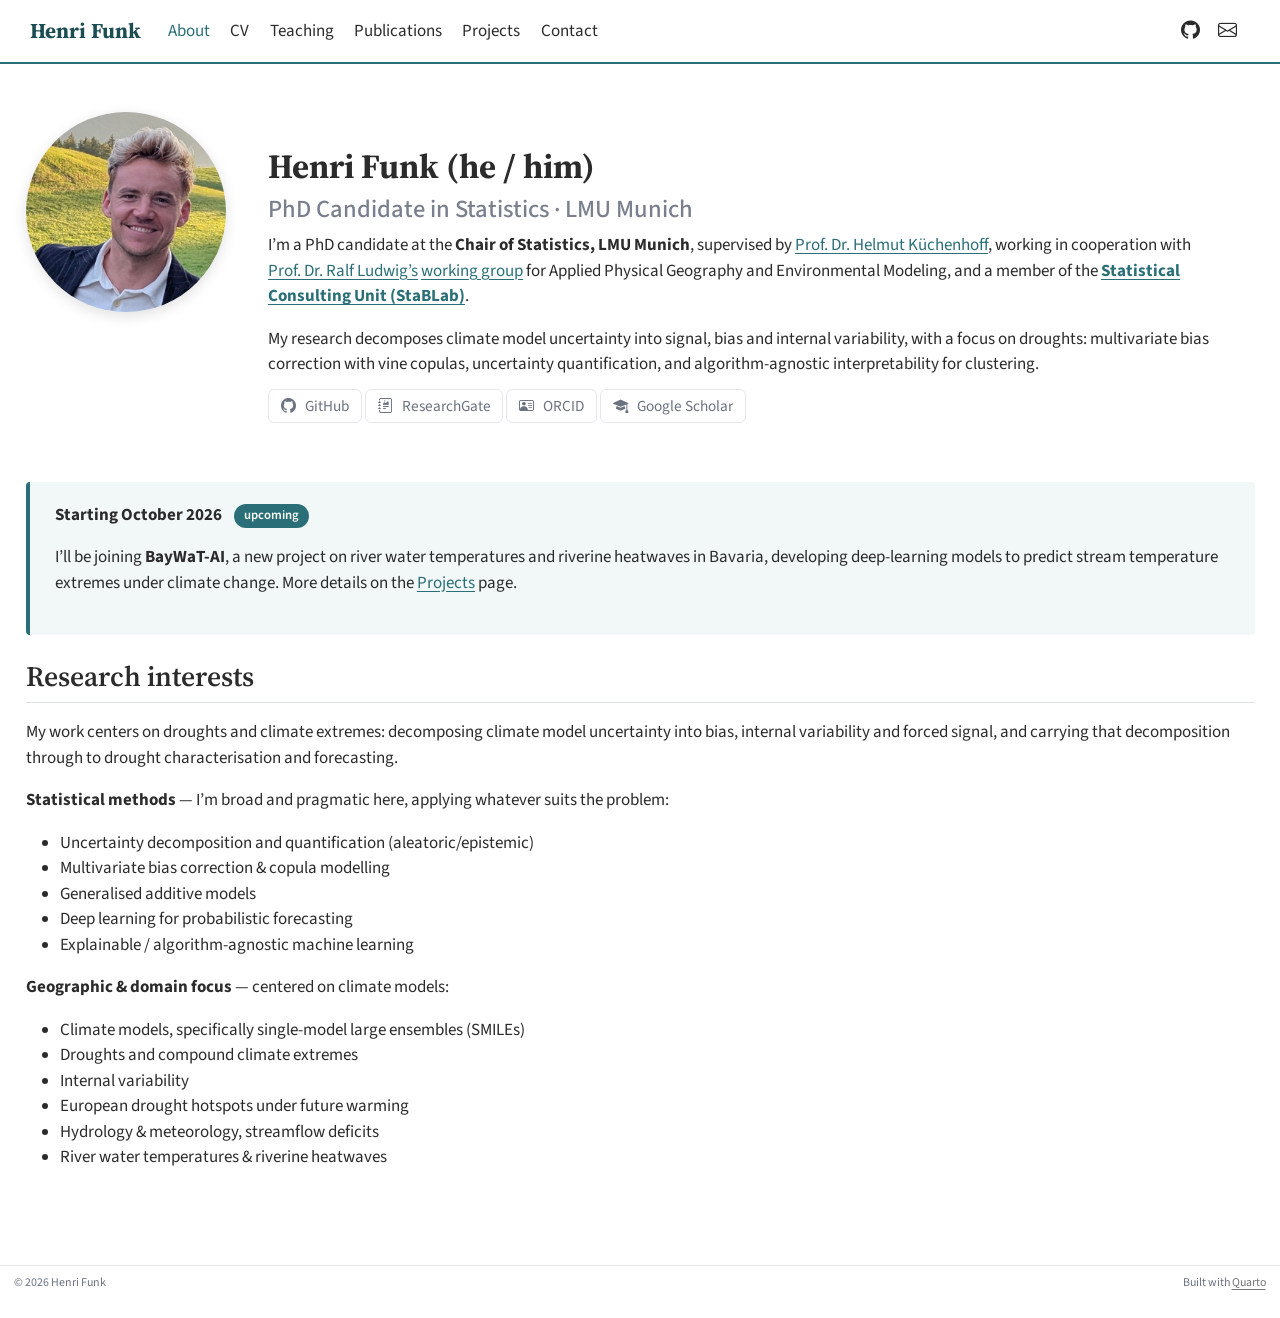
==== docs/index.html @ a03d2e5f "Re-render site output" ====
<!DOCTYPE html>
<html xmlns="http://www.w3.org/1999/xhtml" lang="en" xml:lang="en"><head>

<meta charset="utf-8">
<meta name="generator" content="quarto-1.4.549">

<meta name="viewport" content="width=device-width, initial-scale=1.0, user-scalable=yes">


<title>Henri Funk</title>
<style>
code{white-space: pre-wrap;}
span.smallcaps{font-variant: small-caps;}
div.columns{display: flex; gap: min(4vw, 1.5em);}
div.column{flex: auto; overflow-x: auto;}
div.hanging-indent{margin-left: 1.5em; text-indent: -1.5em;}
ul.task-list{list-style: none;}
ul.task-list li input[type="checkbox"] {
  width: 0.8em;
  margin: 0 0.8em 0.2em -1em; /* quarto-specific, see https://github.com/quarto-dev/quarto-cli/issues/4556 */ 
  vertical-align: middle;
}
</style>


<script src="site_libs/quarto-nav/quarto-nav.js"></script>
<script src="site_libs/quarto-nav/headroom.min.js"></script>
<script src="site_libs/clipboard/clipboard.min.js"></script>
<script src="site_libs/quarto-search/autocomplete.umd.js"></script>
<script src="site_libs/quarto-search/fuse.min.js"></script>
<script src="site_libs/quarto-search/quarto-search.js"></script>
<meta name="quarto:offset" content="./">
<script src="site_libs/quarto-html/quarto.js"></script>
<script src="site_libs/quarto-html/popper.min.js"></script>
<script src="site_libs/quarto-html/tippy.umd.min.js"></script>
<link href="site_libs/quarto-html/tippy.css" rel="stylesheet">
<link href="site_libs/quarto-html/quarto-syntax-highlighting.css" rel="stylesheet" id="quarto-text-highlighting-styles">
<script src="site_libs/bootstrap/bootstrap.min.js"></script>
<link href="site_libs/bootstrap/bootstrap-icons.css" rel="stylesheet">
<link href="site_libs/bootstrap/bootstrap.min.css" rel="stylesheet" id="quarto-bootstrap" data-mode="light">
<script id="quarto-search-options" type="application/json">{
  "location": "navbar",
  "copy-button": false,
  "collapse-after": 3,
  "panel-placement": "end",
  "type": "overlay",
  "limit": 50,
  "keyboard-shortcut": [
    "f",
    "/",
    "s"
  ],
  "show-item-context": false,
  "language": {
    "search-no-results-text": "No results",
    "search-matching-documents-text": "matching documents",
    "search-copy-link-title": "Copy link to search",
    "search-hide-matches-text": "Hide additional matches",
    "search-more-match-text": "more match in this document",
    "search-more-matches-text": "more matches in this document",
    "search-clear-button-title": "Clear",
    "search-text-placeholder": "",
    "search-detached-cancel-button-title": "Cancel",
    "search-submit-button-title": "Submit",
    "search-label": "Search"
  }
}</script>


<link rel="stylesheet" href="styles.css">
</head>

<body class="nav-fixed">

<div id="quarto-search-results"></div>
  <header id="quarto-header" class="headroom fixed-top">
    <nav class="navbar navbar-expand-lg " data-bs-theme="dark">
      <div class="navbar-container container-fluid">
      <div class="navbar-brand-container mx-auto">
    <a class="navbar-brand" href="./index.html">
    <span class="navbar-title">Henri Funk</span>
    </a>
  </div>
            <div id="quarto-search" class="" title="Search"></div>
          <button class="navbar-toggler" type="button" data-bs-toggle="collapse" data-bs-target="#navbarCollapse" aria-controls="navbarCollapse" aria-expanded="false" aria-label="Toggle navigation" onclick="if (window.quartoToggleHeadroom) { window.quartoToggleHeadroom(); }">
  <span class="navbar-toggler-icon"></span>
</button>
          <div class="collapse navbar-collapse" id="navbarCollapse">
            <ul class="navbar-nav navbar-nav-scroll me-auto">
  <li class="nav-item">
    <a class="nav-link active" href="./index.html" aria-current="page"> 
<span class="menu-text">About</span></a>
  </li>  
  <li class="nav-item">
    <a class="nav-link" href="./cv.html"> 
<span class="menu-text">CV</span></a>
  </li>  
  <li class="nav-item">
    <a class="nav-link" href="./teaching.html"> 
<span class="menu-text">Teaching</span></a>
  </li>  
  <li class="nav-item">
    <a class="nav-link" href="./publications.html"> 
<span class="menu-text">Publications</span></a>
  </li>  
  <li class="nav-item">
    <a class="nav-link" href="./projects.html"> 
<span class="menu-text">Projects</span></a>
  </li>  
  <li class="nav-item">
    <a class="nav-link" href="./contact.html"> 
<span class="menu-text">Contact</span></a>
  </li>  
</ul>
            <ul class="navbar-nav navbar-nav-scroll ms-auto">
  <li class="nav-item compact">
    <a class="nav-link" href="https://github.com/henrifnk"> <i class="bi bi-github" role="img" aria-label="GitHub">
</i> 
<span class="menu-text"></span></a>
  </li>  
  <li class="nav-item compact">
    <a class="nav-link" href="mailto:H.Funk@lmu.de"> <i class="bi bi-envelope" role="img" aria-label="Email">
</i> 
<span class="menu-text"></span></a>
  </li>  
</ul>
          </div> <!-- /navcollapse -->
          <div class="quarto-navbar-tools">
</div>
      </div> <!-- /container-fluid -->
    </nav>
</header>
<!-- content -->
<div id="quarto-content" class="quarto-container page-columns page-rows-contents page-layout-full page-navbar">
<!-- sidebar -->
<!-- margin-sidebar -->
    
<!-- main -->
<main class="content column-page" id="quarto-document-content">




<div class="hero">
<div class="hero-photo">
<p><img src="images/profile.jpg" class="profile-img img-fluid"></p>
</div>
<section id="henri-funk-he-him" class="level1 hero-text">
<h1>Henri Funk (he / him)</h1>
<section id="phd-candidate-in-statistics-lmu-munich" class="level3">
<h3 data-anchor-id="phd-candidate-in-statistics-lmu-munich">PhD Candidate in Statistics · LMU Munich</h3>
<p>I’m a PhD candidate at the <strong>Chair of Statistics, LMU Munich</strong>, supervised by <a href="https://www.lmu.de/mzn/de/mitglieder/kontaktseite/helmut-kuechenhoff-bc664f45.html">Prof.&nbsp;Dr.&nbsp;Helmut Küchenhoff</a>, working in cooperation with <a href="https://www.geo.lmu.de/de/fakultaet-geowissenschaften/personen/kontaktseite/ralf-ludwig-13b9822d.html">Prof.&nbsp;Dr.&nbsp;Ralf Ludwig’s</a> <a href="https://www.geo.lmu.de/geographie/de/forschung/physische-geographie-und-nexusforschung/ueber-uns/ag-ludwig/">working group</a> for Applied Physical Geography and Environmental Modeling, and a member of the <strong><a href="https://www.stat.lmu.de/stablab/en/">Statistical Consulting Unit (StaBLab)</a></strong>.</p>
<p>My research decomposes climate model uncertainty into signal, bias and internal variability, with a focus on droughts: multivariate bias correction with vine copulas, uncertainty quantification, and algorithm-agnostic interpretability for clustering.</p>
<div class="social-links">
<p><a href="https://github.com/henrifnk"><i class="bi bi-github"></i> GitHub</a> <a href="https://www.researchgate.net/profile/Henri-Funk"><i class="bi bi-journal-richtext"></i> ResearchGate</a> <a href="https://orcid.org/0009-0007-0949-8385"><i class="bi bi-person-vcard"></i> ORCID</a> <a href="https://scholar.google.com/citations?user=-1kc-pMAAAAJ&amp;hl=de"><i class="bi bi-mortarboard-fill"></i> Google Scholar</a></p>
</div>
</section>
</section>
</div>
<div class="highlight-box">
<p><strong>Starting October 2026</strong> <span class="badge-soon">upcoming</span></p>
<p>I’ll be joining <strong>BayWaT-AI</strong>, a new project on river water temperatures and riverine heatwaves in Bavaria, developing deep-learning models to predict stream temperature extremes under climate change. More details on the <a href="./projects.html">Projects</a> page.</p>
</div>
<section id="research-interests" class="level2">
<h2 data-anchor-id="research-interests">Research interests</h2>
<p>My work centers on droughts and climate extremes: decomposing climate model uncertainty into bias, internal variability and forced signal, and carrying that decomposition through to drought characterisation and forecasting.</p>
<p><strong>Statistical methods</strong> — I’m broad and pragmatic here, applying whatever suits the problem:</p>
<ul>
<li>Uncertainty decomposition and quantification (aleatoric/epistemic)</li>
<li>Multivariate bias correction &amp; copula modelling</li>
<li>Generalised additive models</li>
<li>Deep learning for probabilistic forecasting</li>
<li>Explainable / algorithm-agnostic machine learning</li>
</ul>
<p><strong>Geographic &amp; domain focus</strong> — centered on climate models:</p>
<ul>
<li>Climate models, specifically single-model large ensembles (SMILEs)</li>
<li>Droughts and compound climate extremes</li>
<li>Internal variability</li>
<li>European drought hotspots under future warming</li>
<li>Hydrology &amp; meteorology, streamflow deficits</li>
<li>River water temperatures &amp; riverine heatwaves</li>
</ul>


</section>

</main> <!-- /main -->
<script id="quarto-html-after-body" type="application/javascript">
window.document.addEventListener("DOMContentLoaded", function (event) {
  const toggleBodyColorMode = (bsSheetEl) => {
    const mode = bsSheetEl.getAttribute("data-mode");
    const bodyEl = window.document.querySelector("body");
    if (mode === "dark") {
      bodyEl.classList.add("quarto-dark");
      bodyEl.classList.remove("quarto-light");
    } else {
      bodyEl.classList.add("quarto-light");
      bodyEl.classList.remove("quarto-dark");
    }
  }
  const toggleBodyColorPrimary = () => {
    const bsSheetEl = window.document.querySelector("link#quarto-bootstrap");
    if (bsSheetEl) {
      toggleBodyColorMode(bsSheetEl);
    }
  }
  toggleBodyColorPrimary();  
  const isCodeAnnotation = (el) => {
    for (const clz of el.classList) {
      if (clz.startsWith('code-annotation-')) {                     
        return true;
      }
    }
    return false;
  }
  const clipboard = new window.ClipboardJS('.code-copy-button', {
    text: function(trigger) {
      const codeEl = trigger.previousElementSibling.cloneNode(true);
      for (const childEl of codeEl.children) {
        if (isCodeAnnotation(childEl)) {
          childEl.remove();
        }
      }
      return codeEl.innerText;
    }
  });
  clipboard.on('success', function(e) {
    // button target
    const button = e.trigger;
    // don't keep focus
    button.blur();
    // flash "checked"
    button.classList.add('code-copy-button-checked');
    var currentTitle = button.getAttribute("title");
    button.setAttribute("title", "Copied!");
    let tooltip;
    if (window.bootstrap) {
      button.setAttribute("data-bs-toggle", "tooltip");
      button.setAttribute("data-bs-placement", "left");
      button.setAttribute("data-bs-title", "Copied!");
      tooltip = new bootstrap.Tooltip(button, 
        { trigger: "manual", 
          customClass: "code-copy-button-tooltip",
          offset: [0, -8]});
      tooltip.show();    
    }
    setTimeout(function() {
      if (tooltip) {
        tooltip.hide();
        button.removeAttribute("data-bs-title");
        button.removeAttribute("data-bs-toggle");
        button.removeAttribute("data-bs-placement");
      }
      button.setAttribute("title", currentTitle);
      button.classList.remove('code-copy-button-checked');
    }, 1000);
    // clear code selection
    e.clearSelection();
  });
  function tippyHover(el, contentFn, onTriggerFn, onUntriggerFn) {
    const config = {
      allowHTML: true,
      maxWidth: 500,
      delay: 100,
      arrow: false,
      appendTo: function(el) {
          return el.parentElement;
      },
      interactive: true,
      interactiveBorder: 10,
      theme: 'quarto',
      placement: 'bottom-start',
    };
    if (contentFn) {
      config.content = contentFn;
    }
    if (onTriggerFn) {
      config.onTrigger = onTriggerFn;
    }
    if (onUntriggerFn) {
      config.onUntrigger = onUntriggerFn;
    }
    window.tippy(el, config); 
  }
  const noterefs = window.document.querySelectorAll('a[role="doc-noteref"]');
  for (var i=0; i<noterefs.length; i++) {
    const ref = noterefs[i];
    tippyHover(ref, function() {
      // use id or data attribute instead here
      let href = ref.getAttribute('data-footnote-href') || ref.getAttribute('href');
      try { href = new URL(href).hash; } catch {}
      const id = href.replace(/^#\/?/, "");
      const note = window.document.getElementById(id);
      return note.innerHTML;
    });
  }
  const xrefs = window.document.querySelectorAll('a.quarto-xref');
  const processXRef = (id, note) => {
    // Strip column container classes
    const stripColumnClz = (el) => {
      el.classList.remove("page-full", "page-columns");
      if (el.children) {
        for (const child of el.children) {
          stripColumnClz(child);
        }
      }
    }
    stripColumnClz(note)
    if (id === null || id.startsWith('sec-')) {
      // Special case sections, only their first couple elements
      const container = document.createElement("div");
      if (note.children && note.children.length > 2) {
        container.appendChild(note.children[0].cloneNode(true));
        for (let i = 1; i < note.children.length; i++) {
          const child = note.children[i];
          if (child.tagName === "P" && child.innerText === "") {
            continue;
          } else {
            container.appendChild(child.cloneNode(true));
            break;
          }
        }
        if (window.Quarto?.typesetMath) {
          window.Quarto.typesetMath(container);
        }
        return container.innerHTML
      } else {
        if (window.Quarto?.typesetMath) {
          window.Quarto.typesetMath(note);
        }
        return note.innerHTML;
      }
    } else {
      // Remove any anchor links if they are present
      const anchorLink = note.querySelector('a.anchorjs-link');
      if (anchorLink) {
        anchorLink.remove();
      }
      if (window.Quarto?.typesetMath) {
        window.Quarto.typesetMath(note);
      }
      // TODO in 1.5, we should make sure this works without a callout special case
      if (note.classList.contains("callout")) {
        return note.outerHTML;
      } else {
        return note.innerHTML;
      }
    }
  }
  for (var i=0; i<xrefs.length; i++) {
    const xref = xrefs[i];
    tippyHover(xref, undefined, function(instance) {
      instance.disable();
      let url = xref.getAttribute('href');
      let hash = undefined; 
      if (url.startsWith('#')) {
        hash = url;
      } else {
        try { hash = new URL(url).hash; } catch {}
      }
      if (hash) {
        const id = hash.replace(/^#\/?/, "");
        const note = window.document.getElementById(id);
        if (note !== null) {
          try {
            const html = processXRef(id, note.cloneNode(true));
            instance.setContent(html);
          } finally {
            instance.enable();
            instance.show();
          }
        } else {
          // See if we can fetch this
          fetch(url.split('#')[0])
          .then(res => res.text())
          .then(html => {
            const parser = new DOMParser();
            const htmlDoc = parser.parseFromString(html, "text/html");
            const note = htmlDoc.getElementById(id);
            if (note !== null) {
              const html = processXRef(id, note);
              instance.setContent(html);
            } 
          }).finally(() => {
            instance.enable();
            instance.show();
          });
        }
      } else {
        // See if we can fetch a full url (with no hash to target)
        // This is a special case and we should probably do some content thinning / targeting
        fetch(url)
        .then(res => res.text())
        .then(html => {
          const parser = new DOMParser();
          const htmlDoc = parser.parseFromString(html, "text/html");
          const note = htmlDoc.querySelector('main.content');
          if (note !== null) {
            // This should only happen for chapter cross references
            // (since there is no id in the URL)
            // remove the first header
            if (note.children.length > 0 && note.children[0].tagName === "HEADER") {
              note.children[0].remove();
            }
            const html = processXRef(null, note);
            instance.setContent(html);
          } 
        }).finally(() => {
          instance.enable();
          instance.show();
        });
      }
    }, function(instance) {
    });
  }
      let selectedAnnoteEl;
      const selectorForAnnotation = ( cell, annotation) => {
        let cellAttr = 'data-code-cell="' + cell + '"';
        let lineAttr = 'data-code-annotation="' +  annotation + '"';
        const selector = 'span[' + cellAttr + '][' + lineAttr + ']';
        return selector;
      }
      const selectCodeLines = (annoteEl) => {
        const doc = window.document;
        const targetCell = annoteEl.getAttribute("data-target-cell");
        const targetAnnotation = annoteEl.getAttribute("data-target-annotation");
        const annoteSpan = window.document.querySelector(selectorForAnnotation(targetCell, targetAnnotation));
        const lines = annoteSpan.getAttribute("data-code-lines").split(",");
        const lineIds = lines.map((line) => {
          return targetCell + "-" + line;
        })
        let top = null;
        let height = null;
        let parent = null;
        if (lineIds.length > 0) {
            //compute the position of the single el (top and bottom and make a div)
            const el = window.document.getElementById(lineIds[0]);
            top = el.offsetTop;
            height = el.offsetHeight;
            parent = el.parentElement.parentElement;
          if (lineIds.length > 1) {
            const lastEl = window.document.getElementById(lineIds[lineIds.length - 1]);
            const bottom = lastEl.offsetTop + lastEl.offsetHeight;
            height = bottom - top;
          }
          if (top !== null && height !== null && parent !== null) {
            // cook up a div (if necessary) and position it 
            let div = window.document.getElementById("code-annotation-line-highlight");
            if (div === null) {
              div = window.document.createElement("div");
              div.setAttribute("id", "code-annotation-line-highlight");
              div.style.position = 'absolute';
              parent.appendChild(div);
            }
            div.style.top = top - 2 + "px";
            div.style.height = height + 4 + "px";
            div.style.left = 0;
            let gutterDiv = window.document.getElementById("code-annotation-line-highlight-gutter");
            if (gutterDiv === null) {
              gutterDiv = window.document.createElement("div");
              gutterDiv.setAttribute("id", "code-annotation-line-highlight-gutter");
              gutterDiv.style.position = 'absolute';
              const codeCell = window.document.getElementById(targetCell);
              const gutter = codeCell.querySelector('.code-annotation-gutter');
              gutter.appendChild(gutterDiv);
            }
            gutterDiv.style.top = top - 2 + "px";
            gutterDiv.style.height = height + 4 + "px";
          }
          selectedAnnoteEl = annoteEl;
        }
      };
      const unselectCodeLines = () => {
        const elementsIds = ["code-annotation-line-highlight", "code-annotation-line-highlight-gutter"];
        elementsIds.forEach((elId) => {
          const div = window.document.getElementById(elId);
          if (div) {
            div.remove();
          }
        });
        selectedAnnoteEl = undefined;
      };
        // Handle positioning of the toggle
    window.addEventListener(
      "resize",
      throttle(() => {
        elRect = undefined;
        if (selectedAnnoteEl) {
          selectCodeLines(selectedAnnoteEl);
        }
      }, 10)
    );
    function throttle(fn, ms) {
    let throttle = false;
    let timer;
      return (...args) => {
        if(!throttle) { // first call gets through
            fn.apply(this, args);
            throttle = true;
        } else { // all the others get throttled
            if(timer) clearTimeout(timer); // cancel #2
            timer = setTimeout(() => {
              fn.apply(this, args);
              timer = throttle = false;
            }, ms);
        }
      };
    }
      // Attach click handler to the DT
      const annoteDls = window.document.querySelectorAll('dt[data-target-cell]');
      for (const annoteDlNode of annoteDls) {
        annoteDlNode.addEventListener('click', (event) => {
          const clickedEl = event.target;
          if (clickedEl !== selectedAnnoteEl) {
            unselectCodeLines();
            const activeEl = window.document.querySelector('dt[data-target-cell].code-annotation-active');
            if (activeEl) {
              activeEl.classList.remove('code-annotation-active');
            }
            selectCodeLines(clickedEl);
            clickedEl.classList.add('code-annotation-active');
          } else {
            // Unselect the line
            unselectCodeLines();
            clickedEl.classList.remove('code-annotation-active');
          }
        });
      }
  const findCites = (el) => {
    const parentEl = el.parentElement;
    if (parentEl) {
      const cites = parentEl.dataset.cites;
      if (cites) {
        return {
          el,
          cites: cites.split(' ')
        };
      } else {
        return findCites(el.parentElement)
      }
    } else {
      return undefined;
    }
  };
  var bibliorefs = window.document.querySelectorAll('a[role="doc-biblioref"]');
  for (var i=0; i<bibliorefs.length; i++) {
    const ref = bibliorefs[i];
    const citeInfo = findCites(ref);
    if (citeInfo) {
      tippyHover(citeInfo.el, function() {
        var popup = window.document.createElement('div');
        citeInfo.cites.forEach(function(cite) {
          var citeDiv = window.document.createElement('div');
          citeDiv.classList.add('hanging-indent');
          citeDiv.classList.add('csl-entry');
          var biblioDiv = window.document.getElementById('ref-' + cite);
          if (biblioDiv) {
            citeDiv.innerHTML = biblioDiv.innerHTML;
          }
          popup.appendChild(citeDiv);
        });
        return popup.innerHTML;
      });
    }
  }
});
</script>
</div> <!-- /content -->
<footer class="footer">
  <div class="nav-footer">
    <div class="nav-footer-left">
<p>© 2026 Henri Funk</p>
</div>   
    <div class="nav-footer-center">
      &nbsp;
    </div>
    <div class="nav-footer-right">
<p>Built with <a href="https://quarto.org">Quarto</a></p>
</div>
  </div>
</footer>




</body></html>
---- docs/site_libs/quarto-html/tippy.css ----
.tippy-box[data-animation=fade][data-state=hidden]{opacity:0}[data-tippy-root]{max-width:calc(100vw - 10px)}.tippy-box{position:relative;background-color:#333;color:#fff;border-radius:4px;font-size:14px;line-height:1.4;white-space:normal;outline:0;transition-property:transform,visibility,opacity}.tippy-box[data-placement^=top]>.tippy-arrow{bottom:0}.tippy-box[data-placement^=top]>.tippy-arrow:before{bottom:-7px;left:0;border-width:8px 8px 0;border-top-color:initial;transform-origin:center top}.tippy-box[data-placement^=bottom]>.tippy-arrow{top:0}.tippy-box[data-placement^=bottom]>.tippy-arrow:before{top:-7px;left:0;border-width:0 8px 8px;border-bottom-color:initial;transform-origin:center bottom}.tippy-box[data-placement^=left]>.tippy-arrow{right:0}.tippy-box[data-placement^=left]>.tippy-arrow:before{border-width:8px 0 8px 8px;border-left-color:initial;right:-7px;transform-origin:center left}.tippy-box[data-placement^=right]>.tippy-arrow{left:0}.tippy-box[data-placement^=right]>.tippy-arrow:before{left:-7px;border-width:8px 8px 8px 0;border-right-color:initial;transform-origin:center right}.tippy-box[data-inertia][data-state=visible]{transition-timing-function:cubic-bezier(.54,1.5,.38,1.11)}.tippy-arrow{width:16px;height:16px;color:#333}.tippy-arrow:before{content:"";position:absolute;border-color:transparent;border-style:solid}.tippy-content{position:relative;padding:5px 9px;z-index:1}
---- docs/site_libs/quarto-html/quarto-syntax-highlighting.css ----
/* quarto syntax highlight colors */
:root {
  --quarto-hl-ot-color: #003B4F;
  --quarto-hl-at-color: #657422;
  --quarto-hl-ss-color: #20794D;
  --quarto-hl-an-color: #5E5E5E;
  --quarto-hl-fu-color: #4758AB;
  --quarto-hl-st-color: #20794D;
  --quarto-hl-cf-color: #003B4F;
  --quarto-hl-op-color: #5E5E5E;
  --quarto-hl-er-color: #AD0000;
  --quarto-hl-bn-color: #AD0000;
  --quarto-hl-al-color: #AD0000;
  --quarto-hl-va-color: #111111;
  --quarto-hl-bu-color: inherit;
  --quarto-hl-ex-color: inherit;
  --quarto-hl-pp-color: #AD0000;
  --quarto-hl-in-color: #5E5E5E;
  --quarto-hl-vs-color: #20794D;
  --quarto-hl-wa-color: #5E5E5E;
  --quarto-hl-do-color: #5E5E5E;
  --quarto-hl-im-color: #00769E;
  --quarto-hl-ch-color: #20794D;
  --quarto-hl-dt-color: #AD0000;
  --quarto-hl-fl-color: #AD0000;
  --quarto-hl-co-color: #5E5E5E;
  --quarto-hl-cv-color: #5E5E5E;
  --quarto-hl-cn-color: #8f5902;
  --quarto-hl-sc-color: #5E5E5E;
  --quarto-hl-dv-color: #AD0000;
  --quarto-hl-kw-color: #003B4F;
}

/* other quarto variables */
:root {
  --quarto-font-monospace: SFMono-Regular, Menlo, Monaco, Consolas, "Liberation Mono", "Courier New", monospace;
}

pre > code.sourceCode > span {
  color: #003B4F;
}

code span {
  color: #003B4F;
}

code.sourceCode > span {
  color: #003B4F;
}

div.sourceCode,
div.sourceCode pre.sourceCode {
  color: #003B4F;
}

code span.ot {
  color: #003B4F;
  font-style: inherit;
}

code span.at {
  color: #657422;
  font-style: inherit;
}

code span.ss {
  color: #20794D;
  font-style: inherit;
}

code span.an {
  color: #5E5E5E;
  font-style: inherit;
}

code span.fu {
  color: #4758AB;
  font-style: inherit;
}

code span.st {
  color: #20794D;
  font-style: inherit;
}

code span.cf {
  color: #003B4F;
  font-style: inherit;
}

code span.op {
  color: #5E5E5E;
  font-style: inherit;
}

code span.er {
  color: #AD0000;
  font-style: inherit;
}

code span.bn {
  color: #AD0000;
  font-style: inherit;
}

code span.al {
  color: #AD0000;
  font-style: inherit;
}

code span.va {
  color: #111111;
  font-style: inherit;
}

code span.bu {
  font-style: inherit;
}

code span.ex {
  font-style: inherit;
}

code span.pp {
  color: #AD0000;
  font-style: inherit;
}

code span.in {
  color: #5E5E5E;
  font-style: inherit;
}

code span.vs {
  color: #20794D;
  font-style: inherit;
}

code span.wa {
  color: #5E5E5E;
  font-style: italic;
}

code span.do {
  color: #5E5E5E;
  font-style: italic;
}

code span.im {
  color: #00769E;
  font-style: inherit;
}

code span.ch {
  color: #20794D;
  font-style: inherit;
}

code span.dt {
  color: #AD0000;
  font-style: inherit;
}

code span.fl {
  color: #AD0000;
  font-style: inherit;
}

code span.co {
  color: #5E5E5E;
  font-style: inherit;
}

code span.cv {
  color: #5E5E5E;
  font-style: italic;
}

code span.cn {
  color: #8f5902;
  font-style: inherit;
}

code span.sc {
  color: #5E5E5E;
  font-style: inherit;
}

code span.dv {
  color: #AD0000;
  font-style: inherit;
}

code span.kw {
  color: #003B4F;
  font-style: inherit;
}

.prevent-inlining {
  content: "</";
}

/*# sourceMappingURL=debc5d5d77c3f9108843748ff7464032.css.map */
---- docs/styles.css ----
@import url('https://fonts.googleapis.com/css2?family=Source+Serif+4:wght@600;700&family=Source+Sans+3:wght@400;500;600&display=swap');

:root {
  --accent: #2a6f77;
  --accent-dark: #1c4d53;
  --text: #2b2b2b;
  --muted: #6b7280;
  --border: #e5e7eb;
}

body {
  font-family: "Source Sans 3", -apple-system, BlinkMacSystemFont, sans-serif;
  color: var(--text);
}

h1, h2, h3, h4, .navbar-title, .navbar-brand {
  font-family: "Source Serif 4", Georgia, serif;
  font-weight: 600;
}

h1 { font-weight: 700; }

a {
  color: var(--accent);
}
a:hover {
  color: var(--accent-dark);
}

/* Navbar */
.navbar {
  background-color: #ffffff !important;
  border-bottom: 2px solid var(--accent);
}
.navbar-title {
  color: var(--accent-dark) !important;
  font-weight: 700;
}
.navbar-dark .navbar-nav .nav-link,
.navbar .nav-link {
  color: var(--text) !important;
}
.navbar .nav-link:hover,
.navbar .nav-link.active {
  color: var(--accent) !important;
}

/* Footer */
.nav-footer {
  border-top: 1px solid var(--border);
  color: var(--muted);
  font-size: 0.85rem;
}

/* Hero (About page) */
.hero {
  display: flex;
  gap: 2.5rem;
  align-items: flex-start;
  flex-wrap: wrap;
  margin-top: 1rem;
}
.hero-photo img.profile-img {
  width: 200px;
  height: 200px;
  object-fit: cover;
  border-radius: 50%;
  box-shadow: 0 4px 14px rgba(0, 0, 0, 0.12);
}
.hero-text {
  flex: 1;
  min-width: 280px;
}
.hero-text h3 {
  color: var(--muted);
  font-family: "Source Sans 3", sans-serif;
  font-weight: 500;
  margin-top: -0.5rem;
}

.social-links {
  display: flex;
  align-items: center;
  flex-wrap: wrap;
  gap: 0.6rem;
  margin: 0.25rem 0 1.25rem;
  font-size: 0.9rem;
}
.social-links a {
  color: var(--muted);
  text-decoration: none;
  border: 1px solid var(--border);
  border-radius: 6px;
  padding: 0.3rem 0.7rem;
  transition: color 0.15s, border-color 0.15s;
}
.social-links a:hover {
  color: var(--accent);
  border-color: var(--accent);
}
.social-links a i {
  margin-right: 0.35rem;
}

/* Timeline-style entries used on CV / Projects pages */
.entry {
  display: flex;
  gap: 1.5rem;
  margin-bottom: 1.25rem;
  border-left: 3px solid var(--accent);
  padding-left: 1rem;
}
.entry-date {
  min-width: 110px;
  color: var(--muted);
  font-weight: 600;
  font-size: 0.9rem;
}
.entry-body strong {
  color: var(--text);
}

/* Highlight box, e.g. for the upcoming BayWaT-AI project */
.highlight-box {
  background-color: #f2f7f8;
  border-left: 4px solid var(--accent);
  border-radius: 4px;
  padding: 1.25rem 1.5rem;
  margin: 1.5rem 0;
}

.badge-soon {
  display: inline-block;
  background-color: var(--accent);
  color: #fff;
  font-size: 0.75rem;
  font-weight: 600;
  padding: 0.15rem 0.6rem;
  border-radius: 999px;
  margin-left: 0.5rem;
  vertical-align: middle;
}
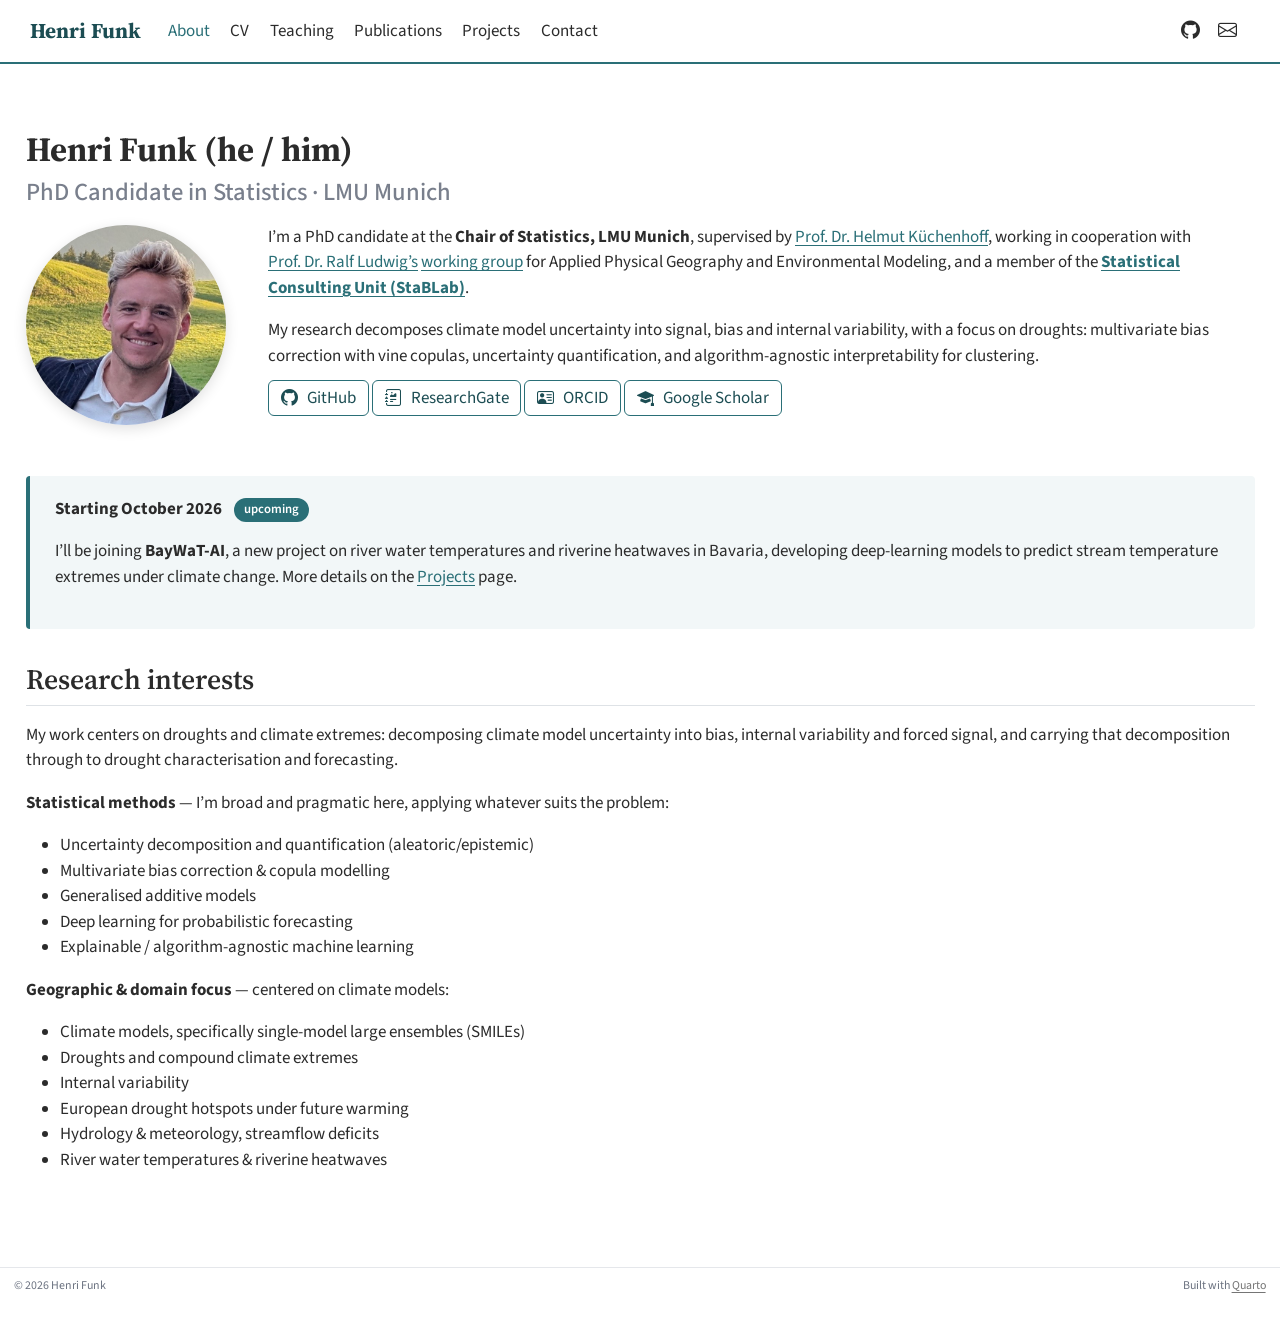
==== commit e0e4b0d3: "Re-render site output" ====
--- a/docs/index.html
+++ b/docs/index.html
@@ -141,21 +141,23 @@
 
 
 
+<section id="henri-funk-he-him" class="level1 hero-heading">
+<h1>Henri Funk (he / him)</h1>
+<section id="phd-candidate-in-statistics-lmu-munich" class="level3">
+<h3 data-anchor-id="phd-candidate-in-statistics-lmu-munich">PhD Candidate in Statistics · LMU Munich</h3>
+</section>
+</section>
 <div class="hero">
 <div class="hero-photo">
 <p><img src="images/profile.jpg" class="profile-img img-fluid"></p>
 </div>
-<section id="henri-funk-he-him" class="level1 hero-text">
-<h1>Henri Funk (he / him)</h1>
-<section id="phd-candidate-in-statistics-lmu-munich" class="level3">
-<h3 data-anchor-id="phd-candidate-in-statistics-lmu-munich">PhD Candidate in Statistics · LMU Munich</h3>
+<div class="hero-text">
 <p>I’m a PhD candidate at the <strong>Chair of Statistics, LMU Munich</strong>, supervised by <a href="https://www.lmu.de/mzn/de/mitglieder/kontaktseite/helmut-kuechenhoff-bc664f45.html">Prof.&nbsp;Dr.&nbsp;Helmut Küchenhoff</a>, working in cooperation with <a href="https://www.geo.lmu.de/de/fakultaet-geowissenschaften/personen/kontaktseite/ralf-ludwig-13b9822d.html">Prof.&nbsp;Dr.&nbsp;Ralf Ludwig’s</a> <a href="https://www.geo.lmu.de/geographie/de/forschung/physische-geographie-und-nexusforschung/ueber-uns/ag-ludwig/">working group</a> for Applied Physical Geography and Environmental Modeling, and a member of the <strong><a href="https://www.stat.lmu.de/stablab/en/">Statistical Consulting Unit (StaBLab)</a></strong>.</p>
 <p>My research decomposes climate model uncertainty into signal, bias and internal variability, with a focus on droughts: multivariate bias correction with vine copulas, uncertainty quantification, and algorithm-agnostic interpretability for clustering.</p>
 <div class="social-links">
 <p><a href="https://github.com/henrifnk"><i class="bi bi-github"></i> GitHub</a> <a href="https://www.researchgate.net/profile/Henri-Funk"><i class="bi bi-journal-richtext"></i> ResearchGate</a> <a href="https://orcid.org/0009-0007-0949-8385"><i class="bi bi-person-vcard"></i> ORCID</a> <a href="https://scholar.google.com/citations?user=-1kc-pMAAAAJ&amp;hl=de"><i class="bi bi-mortarboard-fill"></i> Google Scholar</a></p>
 </div>
-</section>
-</section>
+</div>
 </div>
 <div class="highlight-box">
 <p><strong>Starting October 2026</strong> <span class="badge-soon">upcoming</span></p>
--- a/docs/styles.css
+++ b/docs/styles.css
@@ -71,7 +71,7 @@
   flex: 1;
   min-width: 280px;
 }
-.hero-text h3 {
+.hero-heading h3 {
   color: var(--muted);
   font-family: "Source Sans 3", sans-serif;
   font-weight: 500;
@@ -81,25 +81,30 @@
 .social-links {
   display: flex;
   align-items: center;
+  justify-content: space-between;
   flex-wrap: wrap;
   gap: 0.6rem;
   margin: 0.25rem 0 1.25rem;
-  font-size: 0.9rem;
+  font-size: 1rem;
 }
 .social-links a {
-  color: var(--muted);
+  color: var(--accent-dark);
   text-decoration: none;
-  border: 1px solid var(--border);
+  border: 1px solid var(--accent);
   border-radius: 6px;
   padding: 0.3rem 0.7rem;
-  transition: color 0.15s, border-color 0.15s;
+  transition: color 0.15s, background-color 0.15s;
 }
 .social-links a:hover {
-  color: var(--accent);
-  border-color: var(--accent);
+  color: #fff;
+  background-color: var(--accent);
 }
 .social-links a i {
   margin-right: 0.35rem;
+  color: var(--accent-dark);
+}
+.social-links a:hover i {
+  color: #fff;
 }
 
 /* Timeline-style entries used on CV / Projects pages */
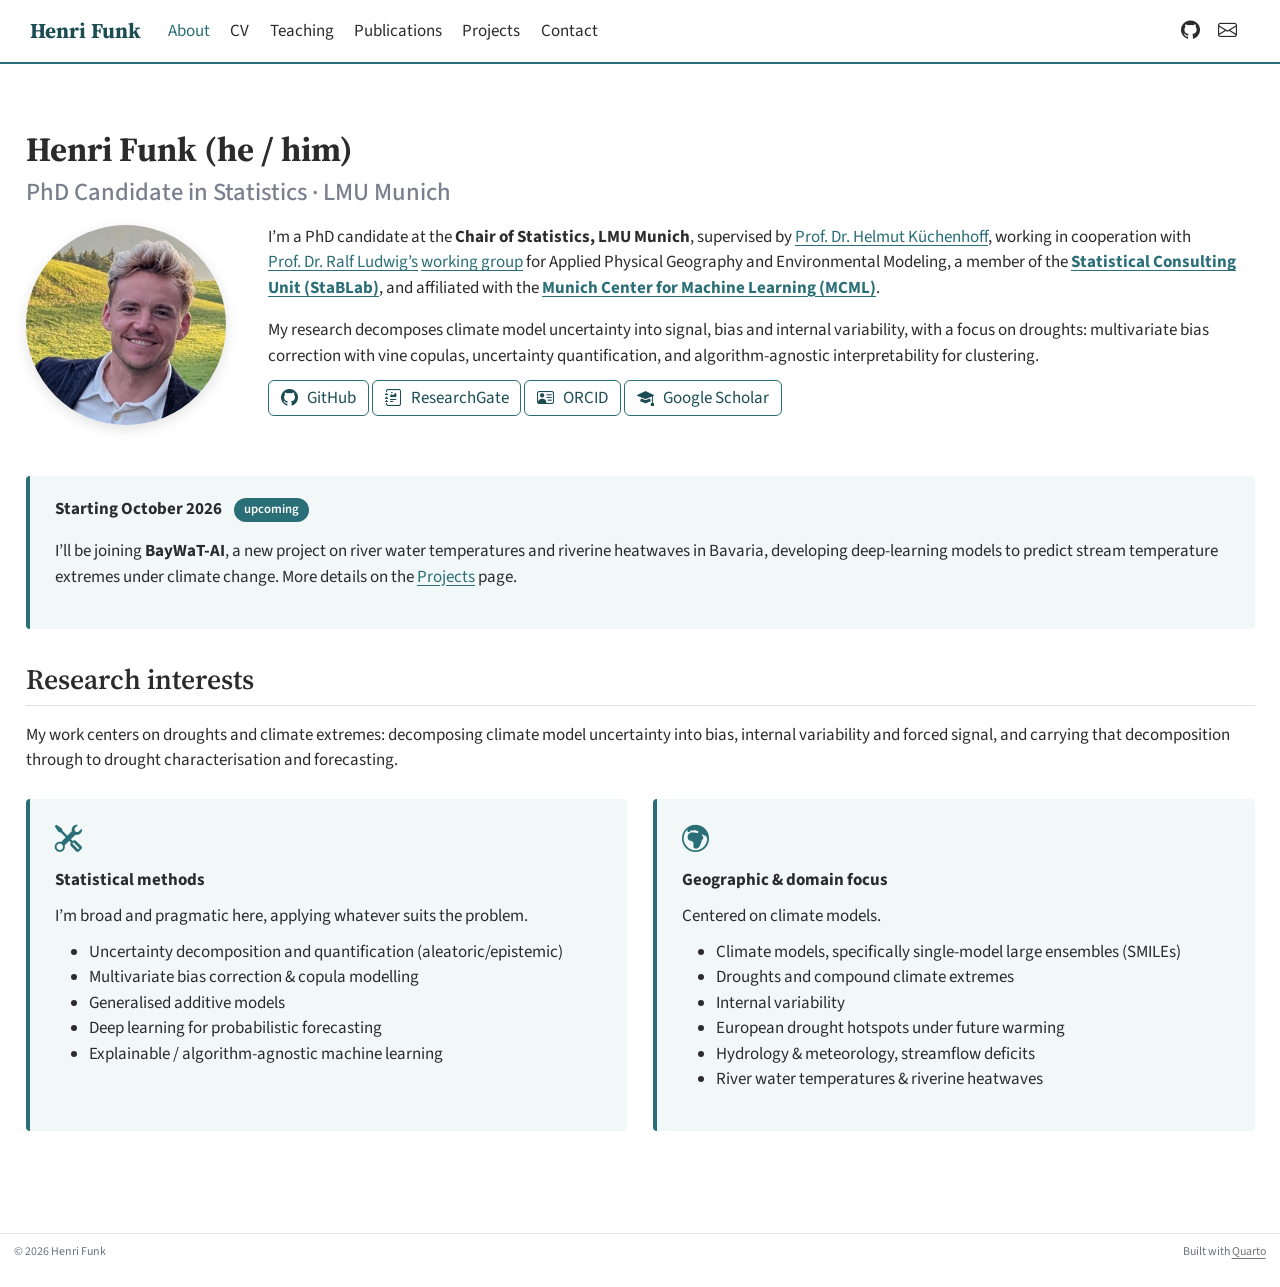
==== commit 63aa671e: "Re-render site output" ====
--- a/docs/index.html
+++ b/docs/index.html
@@ -152,7 +152,7 @@
 <p><img src="images/profile.jpg" class="profile-img img-fluid"></p>
 </div>
 <div class="hero-text">
-<p>I’m a PhD candidate at the <strong>Chair of Statistics, LMU Munich</strong>, supervised by <a href="https://www.lmu.de/mzn/de/mitglieder/kontaktseite/helmut-kuechenhoff-bc664f45.html">Prof.&nbsp;Dr.&nbsp;Helmut Küchenhoff</a>, working in cooperation with <a href="https://www.geo.lmu.de/de/fakultaet-geowissenschaften/personen/kontaktseite/ralf-ludwig-13b9822d.html">Prof.&nbsp;Dr.&nbsp;Ralf Ludwig’s</a> <a href="https://www.geo.lmu.de/geographie/de/forschung/physische-geographie-und-nexusforschung/ueber-uns/ag-ludwig/">working group</a> for Applied Physical Geography and Environmental Modeling, and a member of the <strong><a href="https://www.stat.lmu.de/stablab/en/">Statistical Consulting Unit (StaBLab)</a></strong>.</p>
+<p>I’m a PhD candidate at the <strong>Chair of Statistics, LMU Munich</strong>, supervised by <a href="https://www.lmu.de/mzn/de/mitglieder/kontaktseite/helmut-kuechenhoff-bc664f45.html">Prof.&nbsp;Dr.&nbsp;Helmut Küchenhoff</a>, working in cooperation with <a href="https://www.geo.lmu.de/de/fakultaet-geowissenschaften/personen/kontaktseite/ralf-ludwig-13b9822d.html">Prof.&nbsp;Dr.&nbsp;Ralf Ludwig’s</a> <a href="https://www.geo.lmu.de/geographie/de/forschung/physische-geographie-und-nexusforschung/ueber-uns/ag-ludwig/">working group</a> for Applied Physical Geography and Environmental Modeling, a member of the <strong><a href="https://www.stat.lmu.de/stablab/en/">Statistical Consulting Unit (StaBLab)</a></strong>, and affiliated with the <strong><a href="https://mcml.ai">Munich Center for Machine Learning (MCML)</a></strong>.</p>
 <p>My research decomposes climate model uncertainty into signal, bias and internal variability, with a focus on droughts: multivariate bias correction with vine copulas, uncertainty quantification, and algorithm-agnostic interpretability for clustering.</p>
 <div class="social-links">
 <p><a href="https://github.com/henrifnk"><i class="bi bi-github"></i> GitHub</a> <a href="https://www.researchgate.net/profile/Henri-Funk"><i class="bi bi-journal-richtext"></i> ResearchGate</a> <a href="https://orcid.org/0009-0007-0949-8385"><i class="bi bi-person-vcard"></i> ORCID</a> <a href="https://scholar.google.com/citations?user=-1kc-pMAAAAJ&amp;hl=de"><i class="bi bi-mortarboard-fill"></i> Google Scholar</a></p>
@@ -166,7 +166,13 @@
 <section id="research-interests" class="level2">
 <h2 data-anchor-id="research-interests">Research interests</h2>
 <p>My work centers on droughts and climate extremes: decomposing climate model uncertainty into bias, internal variability and forced signal, and carrying that decomposition through to drought characterisation and forecasting.</p>
-<p><strong>Statistical methods</strong> — I’m broad and pragmatic here, applying whatever suits the problem:</p>
+<div class="research-grid">
+<div class="research-box">
+<div class="research-icon">
+<i class="bi bi-tools"></i>
+</div>
+<p><strong>Statistical methods</strong></p>
+<p>I’m broad and pragmatic here, applying whatever suits the problem.</p>
 <ul>
 <li>Uncertainty decomposition and quantification (aleatoric/epistemic)</li>
 <li>Multivariate bias correction &amp; copula modelling</li>
@@ -174,7 +180,13 @@
 <li>Deep learning for probabilistic forecasting</li>
 <li>Explainable / algorithm-agnostic machine learning</li>
 </ul>
-<p><strong>Geographic &amp; domain focus</strong> — centered on climate models:</p>
+</div>
+<div class="research-box">
+<div class="research-icon">
+<i class="bi bi-globe-europe-africa"></i>
+</div>
+<p><strong>Geographic &amp; domain focus</strong></p>
+<p>Centered on climate models.</p>
 <ul>
 <li>Climate models, specifically single-model large ensembles (SMILEs)</li>
 <li>Droughts and compound climate extremes</li>
@@ -183,6 +195,8 @@
 <li>Hydrology &amp; meteorology, streamflow deficits</li>
 <li>River water temperatures &amp; riverine heatwaves</li>
 </ul>
+</div>
+</div>
 
 
 </section>
--- a/docs/styles.css
+++ b/docs/styles.css
@@ -134,6 +134,29 @@
   margin: 1.5rem 0;
 }
 
+/* Research interest boxes, side by side on the About page */
+.research-grid {
+  display: flex;
+  gap: 1.5rem;
+  flex-wrap: wrap;
+  margin: 1.5rem 0;
+}
+.research-box {
+  flex: 1 1 260px;
+  background-color: #f2f7f8;
+  border-left: 4px solid var(--accent);
+  border-radius: 4px;
+  padding: 1.25rem 1.5rem;
+}
+.research-box .research-icon {
+  font-size: 1.6rem;
+  color: var(--accent);
+  margin-bottom: 0.4rem;
+}
+.research-box p {
+  margin-bottom: 0.6rem;
+}
+
 .badge-soon {
   display: inline-block;
   background-color: var(--accent);
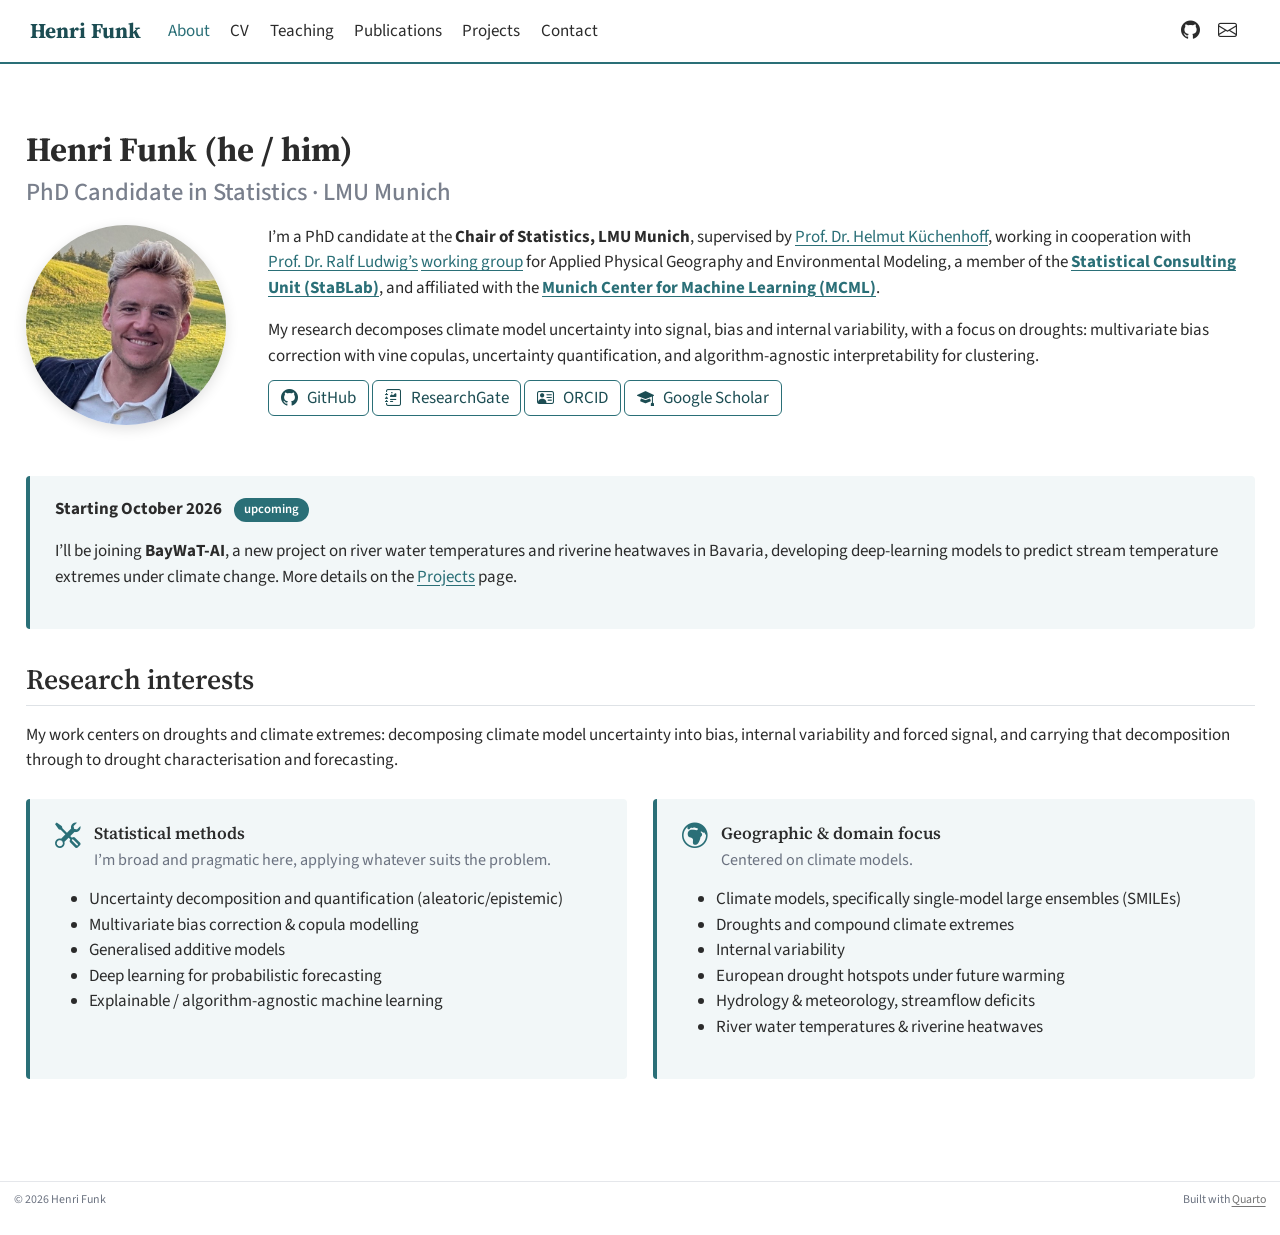
==== commit a28e0dd7: "Re-render site output" ====
--- a/docs/index.html
+++ b/docs/index.html
@@ -168,11 +168,17 @@
 <p>My work centers on droughts and climate extremes: decomposing climate model uncertainty into bias, internal variability and forced signal, and carrying that decomposition through to drought characterisation and forecasting.</p>
 <div class="research-grid">
 <div class="research-box">
-<div class="research-icon">
-<i class="bi bi-tools"></i>
-</div>
-<p><strong>Statistical methods</strong></p>
-<p>I’m broad and pragmatic here, applying whatever suits the problem.</p>
+<div class="research-title">
+<i class="bi bi-tools research-icon"></i>
+<div>
+<div class="research-heading">
+Statistical methods
+</div>
+<div class="research-sub">
+I’m broad and pragmatic here, applying whatever suits the problem.
+</div>
+</div>
+</div>
 <ul>
 <li>Uncertainty decomposition and quantification (aleatoric/epistemic)</li>
 <li>Multivariate bias correction &amp; copula modelling</li>
@@ -182,11 +188,17 @@
 </ul>
 </div>
 <div class="research-box">
-<div class="research-icon">
-<i class="bi bi-globe-europe-africa"></i>
-</div>
-<p><strong>Geographic &amp; domain focus</strong></p>
-<p>Centered on climate models.</p>
+<div class="research-title">
+<i class="bi bi-globe-europe-africa research-icon"></i>
+<div>
+<div class="research-heading">
+Geographic &amp; domain focus
+</div>
+<div class="research-sub">
+Centered on climate models.
+</div>
+</div>
+</div>
 <ul>
 <li>Climate models, specifically single-model large ensembles (SMILEs)</li>
 <li>Droughts and compound climate extremes</li>
--- a/docs/styles.css
+++ b/docs/styles.css
@@ -148,10 +148,26 @@
   border-radius: 4px;
   padding: 1.25rem 1.5rem;
 }
-.research-box .research-icon {
-  font-size: 1.6rem;
+.research-title {
+  display: flex;
+  align-items: flex-start;
+  gap: 0.75rem;
+  margin-bottom: 0.9rem;
+}
+.research-icon {
+  font-size: 1.5rem;
   color: var(--accent);
-  margin-bottom: 0.4rem;
+  line-height: 1.3;
+}
+.research-heading {
+  font-family: "Source Serif 4", Georgia, serif;
+  font-weight: 600;
+  color: var(--text);
+}
+.research-sub {
+  color: var(--muted);
+  font-size: 0.95rem;
+  margin-top: 0.1rem;
 }
 .research-box p {
   margin-bottom: 0.6rem;
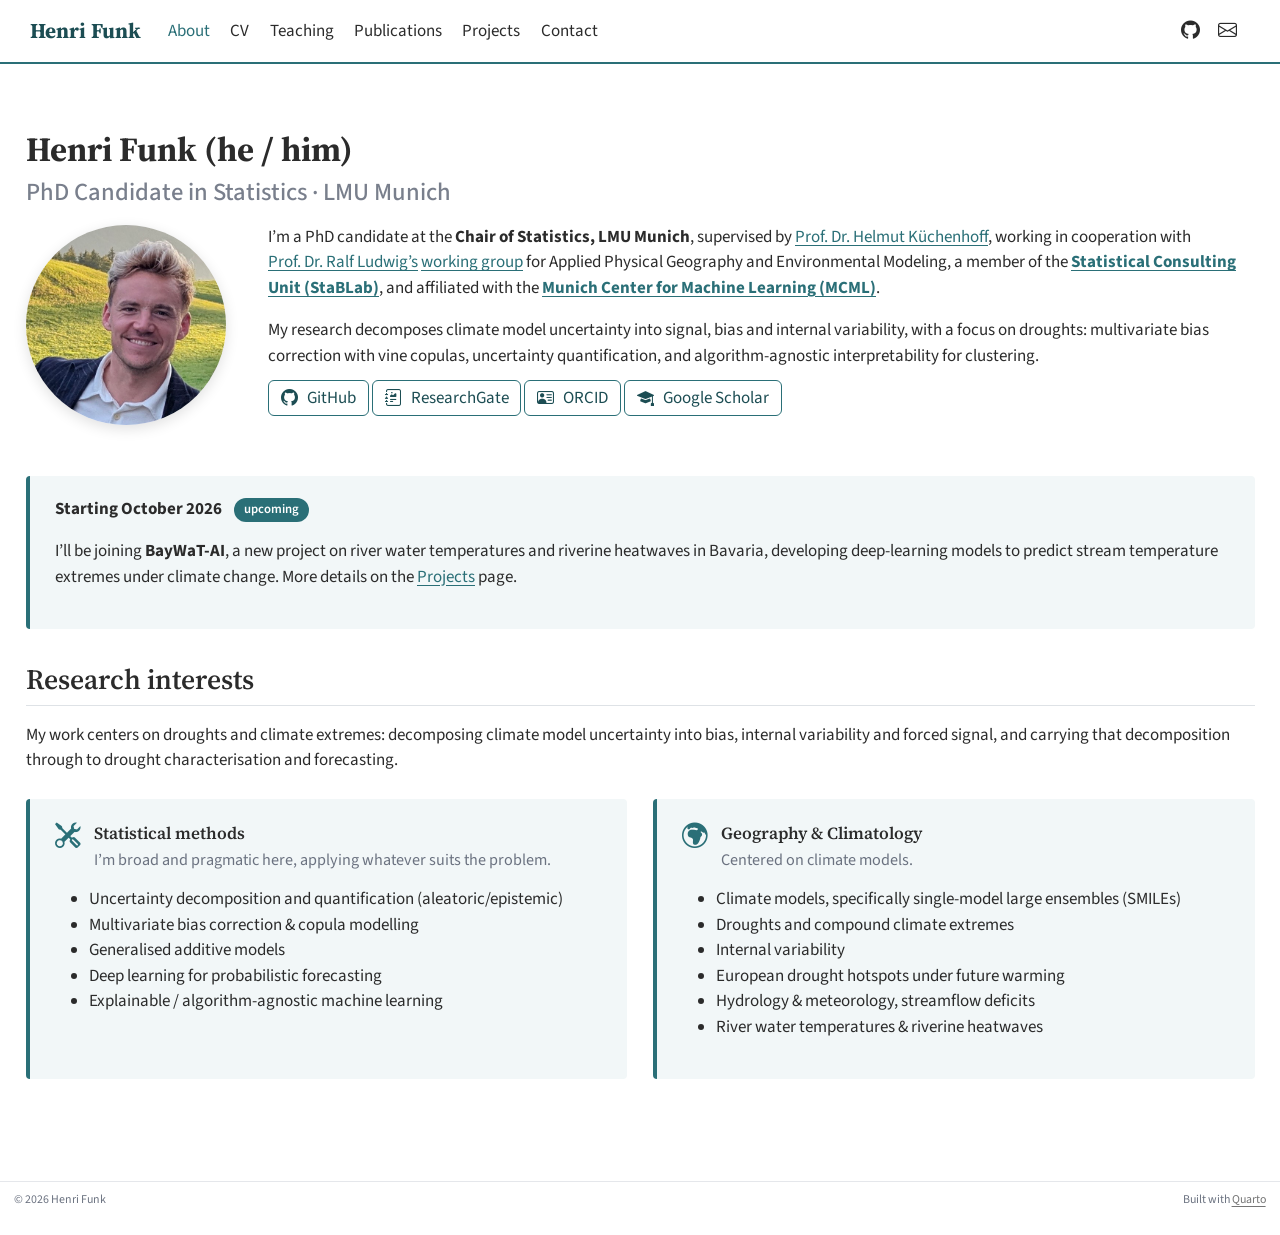
==== commit c7e3a6f3: "Re-render site output" ====
--- a/docs/index.html
+++ b/docs/index.html
@@ -192,7 +192,7 @@
 <i class="bi bi-globe-europe-africa research-icon"></i>
 <div>
 <div class="research-heading">
-Geographic &amp; domain focus
+Geography &amp; Climatology
 </div>
 <div class="research-sub">
 Centered on climate models.
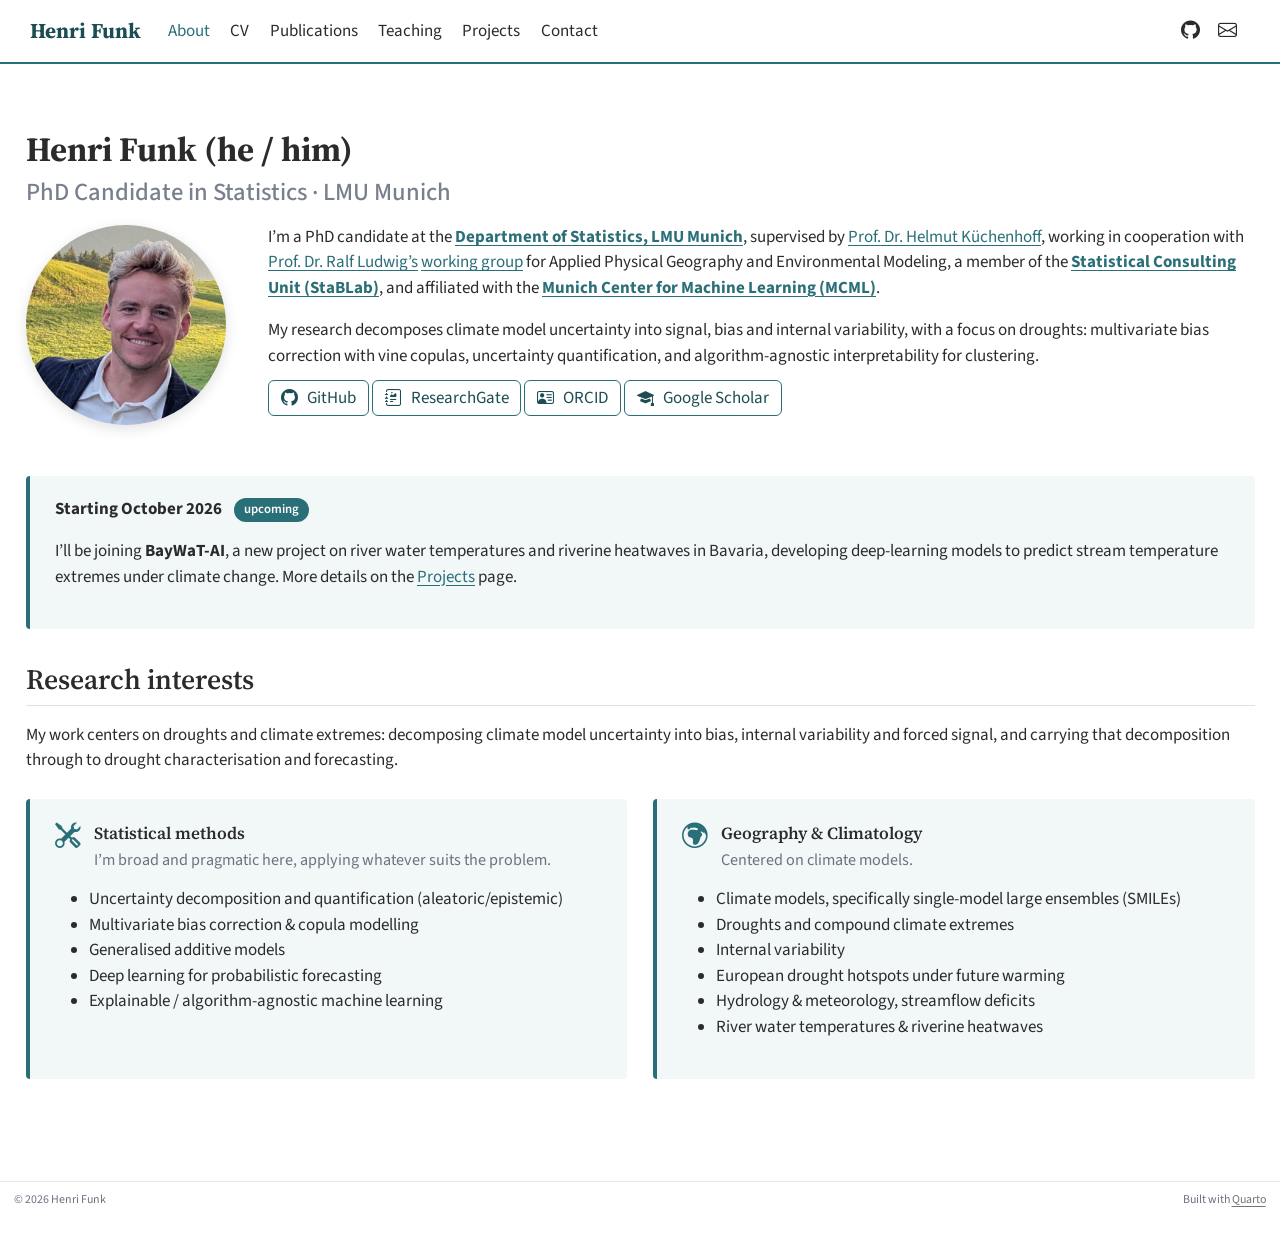
==== commit 009dc3a1: "Re-render site output Co-Authored-By: Claude Opus 5 <noreply@anthropic.com>" ====
--- a/docs/index.html
+++ b/docs/index.html
@@ -96,12 +96,12 @@
 <span class="menu-text">CV</span></a>
   </li>  
   <li class="nav-item">
+    <a class="nav-link" href="./publications.html"> 
+<span class="menu-text">Publications</span></a>
+  </li>  
+  <li class="nav-item">
     <a class="nav-link" href="./teaching.html"> 
 <span class="menu-text">Teaching</span></a>
-  </li>  
-  <li class="nav-item">
-    <a class="nav-link" href="./publications.html"> 
-<span class="menu-text">Publications</span></a>
   </li>  
   <li class="nav-item">
     <a class="nav-link" href="./projects.html"> 
@@ -152,7 +152,7 @@
 <p><img src="images/profile.jpg" class="profile-img img-fluid"></p>
 </div>
 <div class="hero-text">
-<p>I’m a PhD candidate at the <strong>Chair of Statistics, LMU Munich</strong>, supervised by <a href="https://www.lmu.de/mzn/de/mitglieder/kontaktseite/helmut-kuechenhoff-bc664f45.html">Prof.&nbsp;Dr.&nbsp;Helmut Küchenhoff</a>, working in cooperation with <a href="https://www.geo.lmu.de/de/fakultaet-geowissenschaften/personen/kontaktseite/ralf-ludwig-13b9822d.html">Prof.&nbsp;Dr.&nbsp;Ralf Ludwig’s</a> <a href="https://www.geo.lmu.de/geographie/de/forschung/physische-geographie-und-nexusforschung/ueber-uns/ag-ludwig/">working group</a> for Applied Physical Geography and Environmental Modeling, a member of the <strong><a href="https://www.stat.lmu.de/stablab/en/">Statistical Consulting Unit (StaBLab)</a></strong>, and affiliated with the <strong><a href="https://mcml.ai">Munich Center for Machine Learning (MCML)</a></strong>.</p>
+<p>I’m a PhD candidate at the <strong><a href="https://www.stat.lmu.de/en/">Department of Statistics, LMU Munich</a></strong>, supervised by <a href="https://www.lmu.de/mzn/de/mitglieder/kontaktseite/helmut-kuechenhoff-bc664f45.html">Prof.&nbsp;Dr.&nbsp;Helmut Küchenhoff</a>, working in cooperation with <a href="https://www.geo.lmu.de/de/fakultaet-geowissenschaften/personen/kontaktseite/ralf-ludwig-13b9822d.html">Prof.&nbsp;Dr.&nbsp;Ralf Ludwig’s</a> <a href="https://www.geo.lmu.de/geographie/de/forschung/physische-geographie-und-nexusforschung/ueber-uns/ag-ludwig/">working group</a> for Applied Physical Geography and Environmental Modeling, a member of the <strong><a href="https://www.stat.lmu.de/stablab/en/">Statistical Consulting Unit (StaBLab)</a></strong>, and affiliated with the <strong><a href="https://mcml.ai/research/groups/kuechenhoff/">Munich Center for Machine Learning (MCML)</a></strong>.</p>
 <p>My research decomposes climate model uncertainty into signal, bias and internal variability, with a focus on droughts: multivariate bias correction with vine copulas, uncertainty quantification, and algorithm-agnostic interpretability for clustering.</p>
 <div class="social-links">
 <p><a href="https://github.com/henrifnk"><i class="bi bi-github"></i> GitHub</a> <a href="https://www.researchgate.net/profile/Henri-Funk"><i class="bi bi-journal-richtext"></i> ResearchGate</a> <a href="https://orcid.org/0009-0007-0949-8385"><i class="bi bi-person-vcard"></i> ORCID</a> <a href="https://scholar.google.com/citations?user=-1kc-pMAAAAJ&amp;hl=de"><i class="bi bi-mortarboard-fill"></i> Google Scholar</a></p>
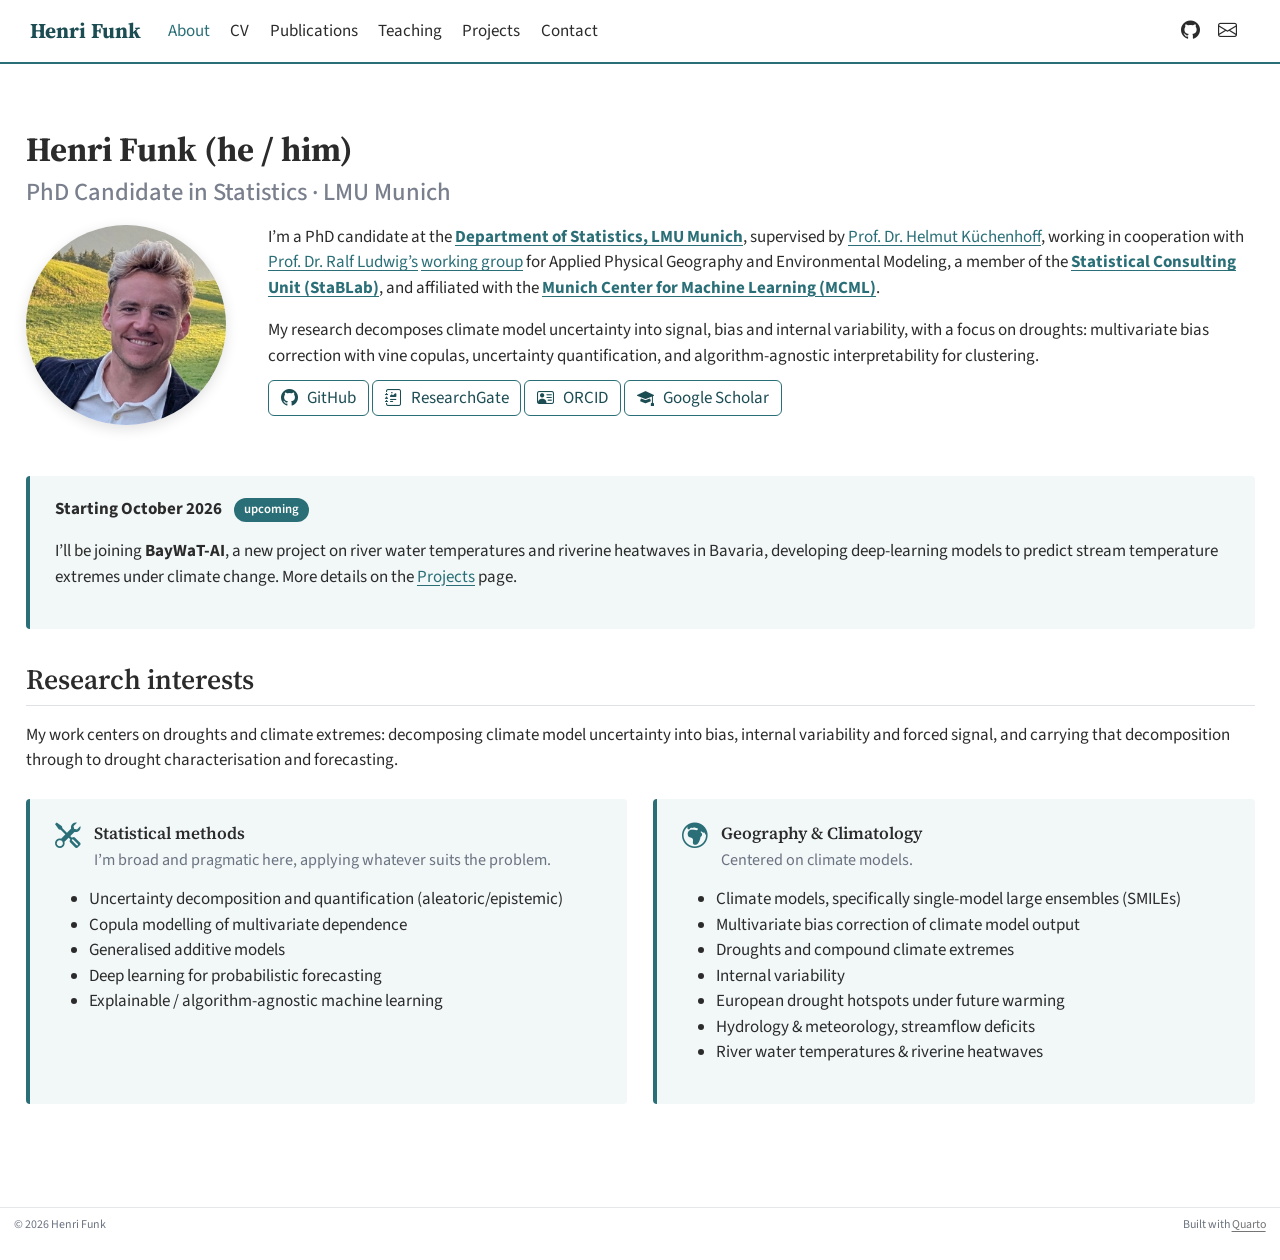
==== commit ff613614: "Add two drought preprints and regroup bias correction Add the Research Square drought-hotspot prepri" ====
--- a/docs/index.html
+++ b/docs/index.html
@@ -181,7 +181,7 @@
 </div>
 <ul>
 <li>Uncertainty decomposition and quantification (aleatoric/epistemic)</li>
-<li>Multivariate bias correction &amp; copula modelling</li>
+<li>Copula modelling of multivariate dependence</li>
 <li>Generalised additive models</li>
 <li>Deep learning for probabilistic forecasting</li>
 <li>Explainable / algorithm-agnostic machine learning</li>
@@ -201,6 +201,7 @@
 </div>
 <ul>
 <li>Climate models, specifically single-model large ensembles (SMILEs)</li>
+<li>Multivariate bias correction of climate model output</li>
 <li>Droughts and compound climate extremes</li>
 <li>Internal variability</li>
 <li>European drought hotspots under future warming</li>
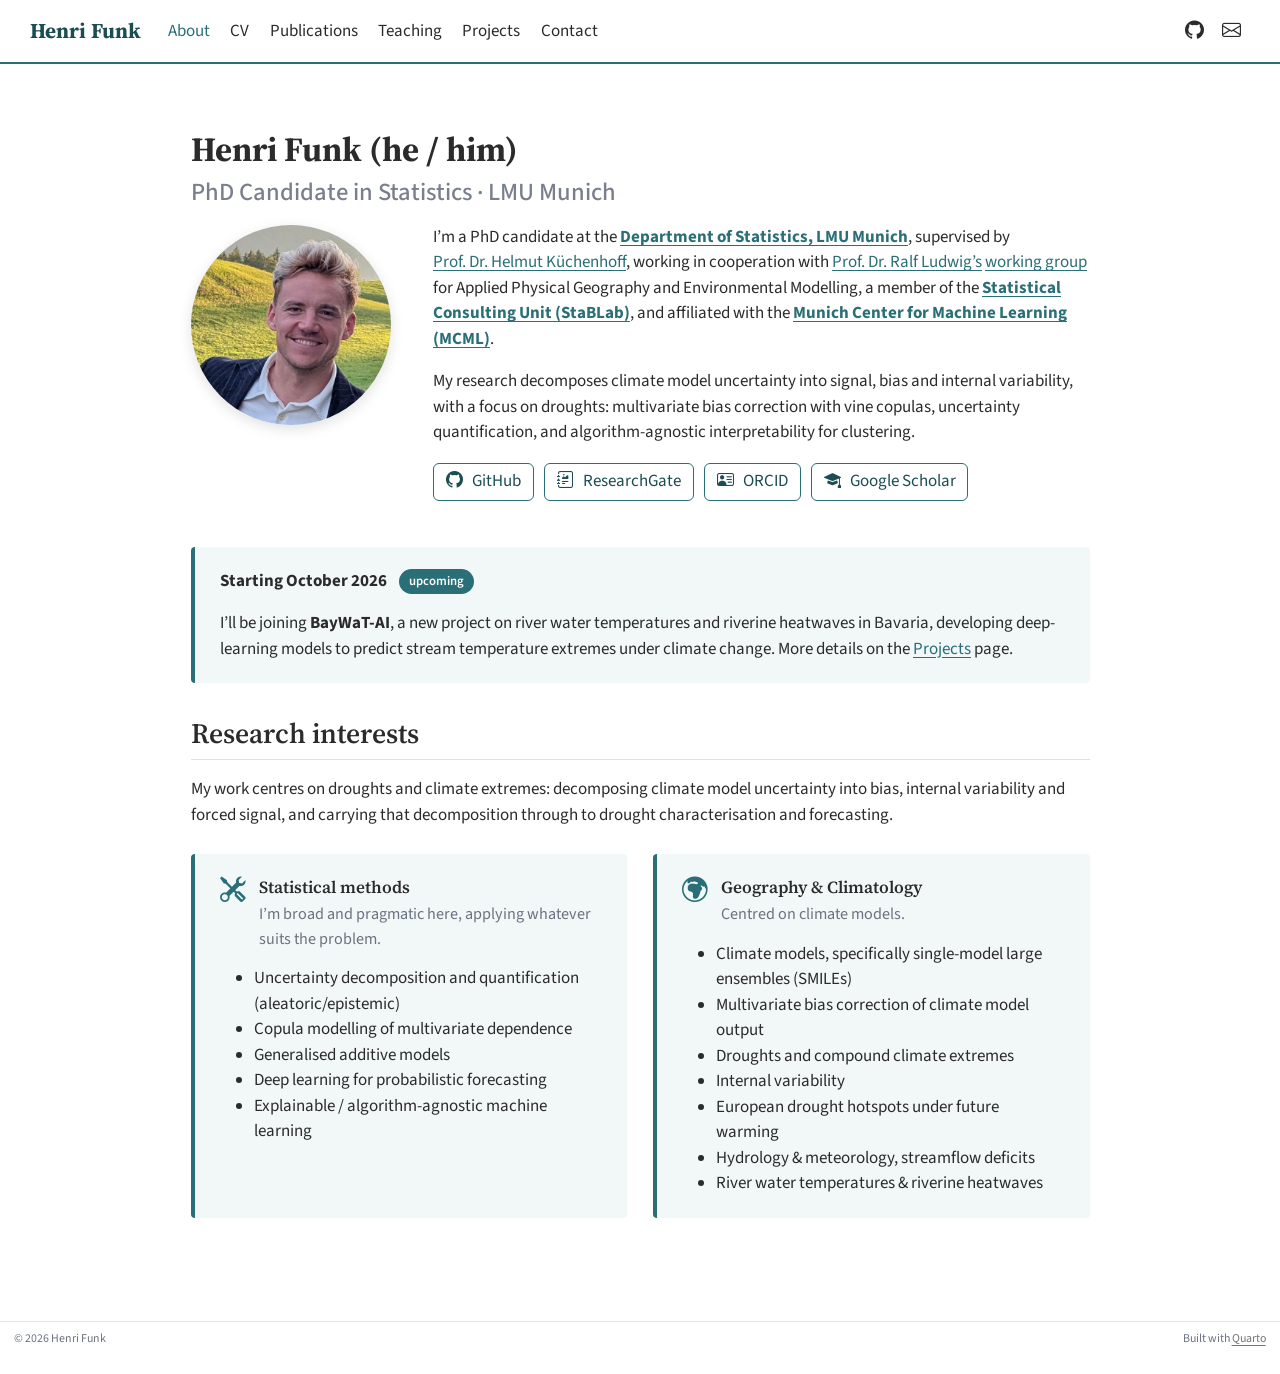
==== commit 31c95e63: "Polish site layout, styling and consistency - Fix social/PDF button rows and CV timeline on narrow s" ====
--- a/docs/index.html
+++ b/docs/index.html
@@ -25,11 +25,8 @@
 
 <script src="site_libs/quarto-nav/quarto-nav.js"></script>
 <script src="site_libs/quarto-nav/headroom.min.js"></script>
+<link href="./images/favicon.svg" rel="icon" type="image/svg+xml">
 <script src="site_libs/clipboard/clipboard.min.js"></script>
-<script src="site_libs/quarto-search/autocomplete.umd.js"></script>
-<script src="site_libs/quarto-search/fuse.min.js"></script>
-<script src="site_libs/quarto-search/quarto-search.js"></script>
-<meta name="quarto:offset" content="./">
 <script src="site_libs/quarto-html/quarto.js"></script>
 <script src="site_libs/quarto-html/popper.min.js"></script>
 <script src="site_libs/quarto-html/tippy.umd.min.js"></script>
@@ -39,18 +36,6 @@
 <link href="site_libs/bootstrap/bootstrap-icons.css" rel="stylesheet">
 <link href="site_libs/bootstrap/bootstrap.min.css" rel="stylesheet" id="quarto-bootstrap" data-mode="light">
 <script id="quarto-search-options" type="application/json">{
-  "location": "navbar",
-  "copy-button": false,
-  "collapse-after": 3,
-  "panel-placement": "end",
-  "type": "overlay",
-  "limit": 50,
-  "keyboard-shortcut": [
-    "f",
-    "/",
-    "s"
-  ],
-  "show-item-context": false,
   "language": {
     "search-no-results-text": "No results",
     "search-matching-documents-text": "matching documents",
@@ -68,9 +53,17 @@
 
 
 <link rel="stylesheet" href="styles.css">
+<meta property="og:title" content="Henri Funk">
+<meta property="og:description" content="PhD Candidate in Statistics, LMU Munich">
+<meta property="og:image" content="https://henrifnk.github.io/henrifnk/images/profile.jpg">
+<meta property="og:site_name" content="Henri Funk">
+<meta name="twitter:title" content="Henri Funk">
+<meta name="twitter:description" content="PhD Candidate in Statistics, LMU Munich">
+<meta name="twitter:image" content="https://henrifnk.github.io/henrifnk/images/profile.jpg">
+<meta name="twitter:card" content="summary_large_image">
 </head>
 
-<body class="nav-fixed">
+<body class="nav-fixed fullcontent">
 
 <div id="quarto-search-results"></div>
   <header id="quarto-header" class="headroom fixed-top">
@@ -81,7 +74,6 @@
     <span class="navbar-title">Henri Funk</span>
     </a>
   </div>
-            <div id="quarto-search" class="" title="Search"></div>
           <button class="navbar-toggler" type="button" data-bs-toggle="collapse" data-bs-target="#navbarCollapse" aria-controls="navbarCollapse" aria-expanded="false" aria-label="Toggle navigation" onclick="if (window.quartoToggleHeadroom) { window.quartoToggleHeadroom(); }">
   <span class="navbar-toggler-icon"></span>
 </button>
@@ -131,12 +123,12 @@
     </nav>
 </header>
 <!-- content -->
-<div id="quarto-content" class="quarto-container page-columns page-rows-contents page-layout-full page-navbar">
+<div id="quarto-content" class="quarto-container page-columns page-rows-contents page-layout-article page-navbar">
 <!-- sidebar -->
 <!-- margin-sidebar -->
     
 <!-- main -->
-<main class="content column-page" id="quarto-document-content">
+<main class="content" id="quarto-document-content">
 
 
 
@@ -152,7 +144,7 @@
 <p><img src="images/profile.jpg" class="profile-img img-fluid"></p>
 </div>
 <div class="hero-text">
-<p>I’m a PhD candidate at the <strong><a href="https://www.stat.lmu.de/en/">Department of Statistics, LMU Munich</a></strong>, supervised by <a href="https://www.lmu.de/mzn/de/mitglieder/kontaktseite/helmut-kuechenhoff-bc664f45.html">Prof.&nbsp;Dr.&nbsp;Helmut Küchenhoff</a>, working in cooperation with <a href="https://www.geo.lmu.de/de/fakultaet-geowissenschaften/personen/kontaktseite/ralf-ludwig-13b9822d.html">Prof.&nbsp;Dr.&nbsp;Ralf Ludwig’s</a> <a href="https://www.geo.lmu.de/geographie/de/forschung/physische-geographie-und-nexusforschung/ueber-uns/ag-ludwig/">working group</a> for Applied Physical Geography and Environmental Modeling, a member of the <strong><a href="https://www.stat.lmu.de/stablab/en/">Statistical Consulting Unit (StaBLab)</a></strong>, and affiliated with the <strong><a href="https://mcml.ai/research/groups/kuechenhoff/">Munich Center for Machine Learning (MCML)</a></strong>.</p>
+<p>I’m a PhD candidate at the <strong><a href="https://www.stat.lmu.de/en/">Department of Statistics, LMU Munich</a></strong>, supervised by <a href="https://www.lmu.de/mzn/de/mitglieder/kontaktseite/helmut-kuechenhoff-bc664f45.html">Prof.&nbsp;Dr.&nbsp;Helmut Küchenhoff</a>, working in cooperation with <a href="https://www.geo.lmu.de/de/fakultaet-geowissenschaften/personen/kontaktseite/ralf-ludwig-13b9822d.html">Prof.&nbsp;Dr.&nbsp;Ralf Ludwig’s</a> <a href="https://www.geo.lmu.de/geographie/de/forschung/physische-geographie-und-nexusforschung/ueber-uns/ag-ludwig/">working group</a> for Applied Physical Geography and Environmental Modelling, a member of the <strong><a href="https://www.stat.lmu.de/stablab/en/">Statistical Consulting Unit (StaBLab)</a></strong>, and affiliated with the <strong><a href="https://mcml.ai/research/groups/kuechenhoff/">Munich Center for Machine Learning (MCML)</a></strong>.</p>
 <p>My research decomposes climate model uncertainty into signal, bias and internal variability, with a focus on droughts: multivariate bias correction with vine copulas, uncertainty quantification, and algorithm-agnostic interpretability for clustering.</p>
 <div class="social-links">
 <p><a href="https://github.com/henrifnk"><i class="bi bi-github"></i> GitHub</a> <a href="https://www.researchgate.net/profile/Henri-Funk"><i class="bi bi-journal-richtext"></i> ResearchGate</a> <a href="https://orcid.org/0009-0007-0949-8385"><i class="bi bi-person-vcard"></i> ORCID</a> <a href="https://scholar.google.com/citations?user=-1kc-pMAAAAJ&amp;hl=de"><i class="bi bi-mortarboard-fill"></i> Google Scholar</a></p>
@@ -165,7 +157,7 @@
 </div>
 <section id="research-interests" class="level2">
 <h2 data-anchor-id="research-interests">Research interests</h2>
-<p>My work centers on droughts and climate extremes: decomposing climate model uncertainty into bias, internal variability and forced signal, and carrying that decomposition through to drought characterisation and forecasting.</p>
+<p>My work centres on droughts and climate extremes: decomposing climate model uncertainty into bias, internal variability and forced signal, and carrying that decomposition through to drought characterisation and forecasting.</p>
 <div class="research-grid">
 <div class="research-box">
 <div class="research-title">
@@ -195,7 +187,7 @@
 Geography &amp; Climatology
 </div>
 <div class="research-sub">
-Centered on climate models.
+Centred on climate models.
 </div>
 </div>
 </div>
--- a/docs/styles.css
+++ b/docs/styles.css
@@ -27,6 +27,10 @@
   color: var(--accent-dark);
 }
 
+code {
+  color: var(--accent-dark);
+}
+
 /* Navbar */
 .navbar {
   background-color: #ffffff !important;
@@ -81,11 +85,18 @@
 .social-links {
   display: flex;
   align-items: center;
-  justify-content: space-between;
+  justify-content: flex-start;
   flex-wrap: wrap;
   gap: 0.6rem;
   margin: 0.25rem 0 1.25rem;
   font-size: 1rem;
+}
+/* Pandoc wraps the links in a <p>; lay that out as the flex row */
+.social-links > p {
+  display: flex;
+  flex-wrap: wrap;
+  gap: 0.6rem;
+  margin: 0;
 }
 .social-links a {
   color: var(--accent-dark);
@@ -93,6 +104,7 @@
   border: 1px solid var(--accent);
   border-radius: 6px;
   padding: 0.3rem 0.7rem;
+  white-space: nowrap;
   transition: color 0.15s, background-color 0.15s;
 }
 .social-links a:hover {
@@ -123,6 +135,25 @@
 }
 .entry-body strong {
   color: var(--text);
+}
+@media (max-width: 576px) {
+  .entry {
+    flex-direction: column;
+    gap: 0.25rem;
+  }
+  .entry-date p {
+    margin-bottom: 0;
+  }
+}
+
+/* Date line under a heading, styled like the CV entry dates */
+.item-meta {
+  display: block;
+  color: var(--muted);
+  font-weight: 600;
+  font-size: 0.9rem;
+  margin-top: -0.25rem;
+  margin-bottom: 0.9rem;
 }
 
 /* Highlight box, e.g. for the upcoming BayWaT-AI project */
@@ -172,9 +203,14 @@
 .research-box p {
   margin-bottom: 0.6rem;
 }
+.highlight-box > :last-child,
+.research-box > :last-child {
+  margin-bottom: 0;
+}
 
 .badge-soon {
   display: inline-block;
+  font-family: "Source Sans 3", sans-serif;
   background-color: var(--accent);
   color: #fff;
   font-size: 0.75rem;
@@ -184,3 +220,22 @@
   margin-left: 0.5rem;
   vertical-align: middle;
 }
+
+/* Publication lists: hanging indent and review-status tag */
+.pub-list p {
+  padding-left: 1.5rem;
+  text-indent: -1.5rem;
+  margin-bottom: 0.9rem;
+}
+.pub-status {
+  display: inline-block;
+  text-indent: 0;
+  color: var(--accent-dark);
+  background-color: #f2f7f8;
+  border: 1px solid #cfe1e3;
+  border-radius: 999px;
+  font-size: 0.8rem;
+  font-weight: 600;
+  padding: 0.05rem 0.55rem;
+  margin-left: 0.25rem;
+}
